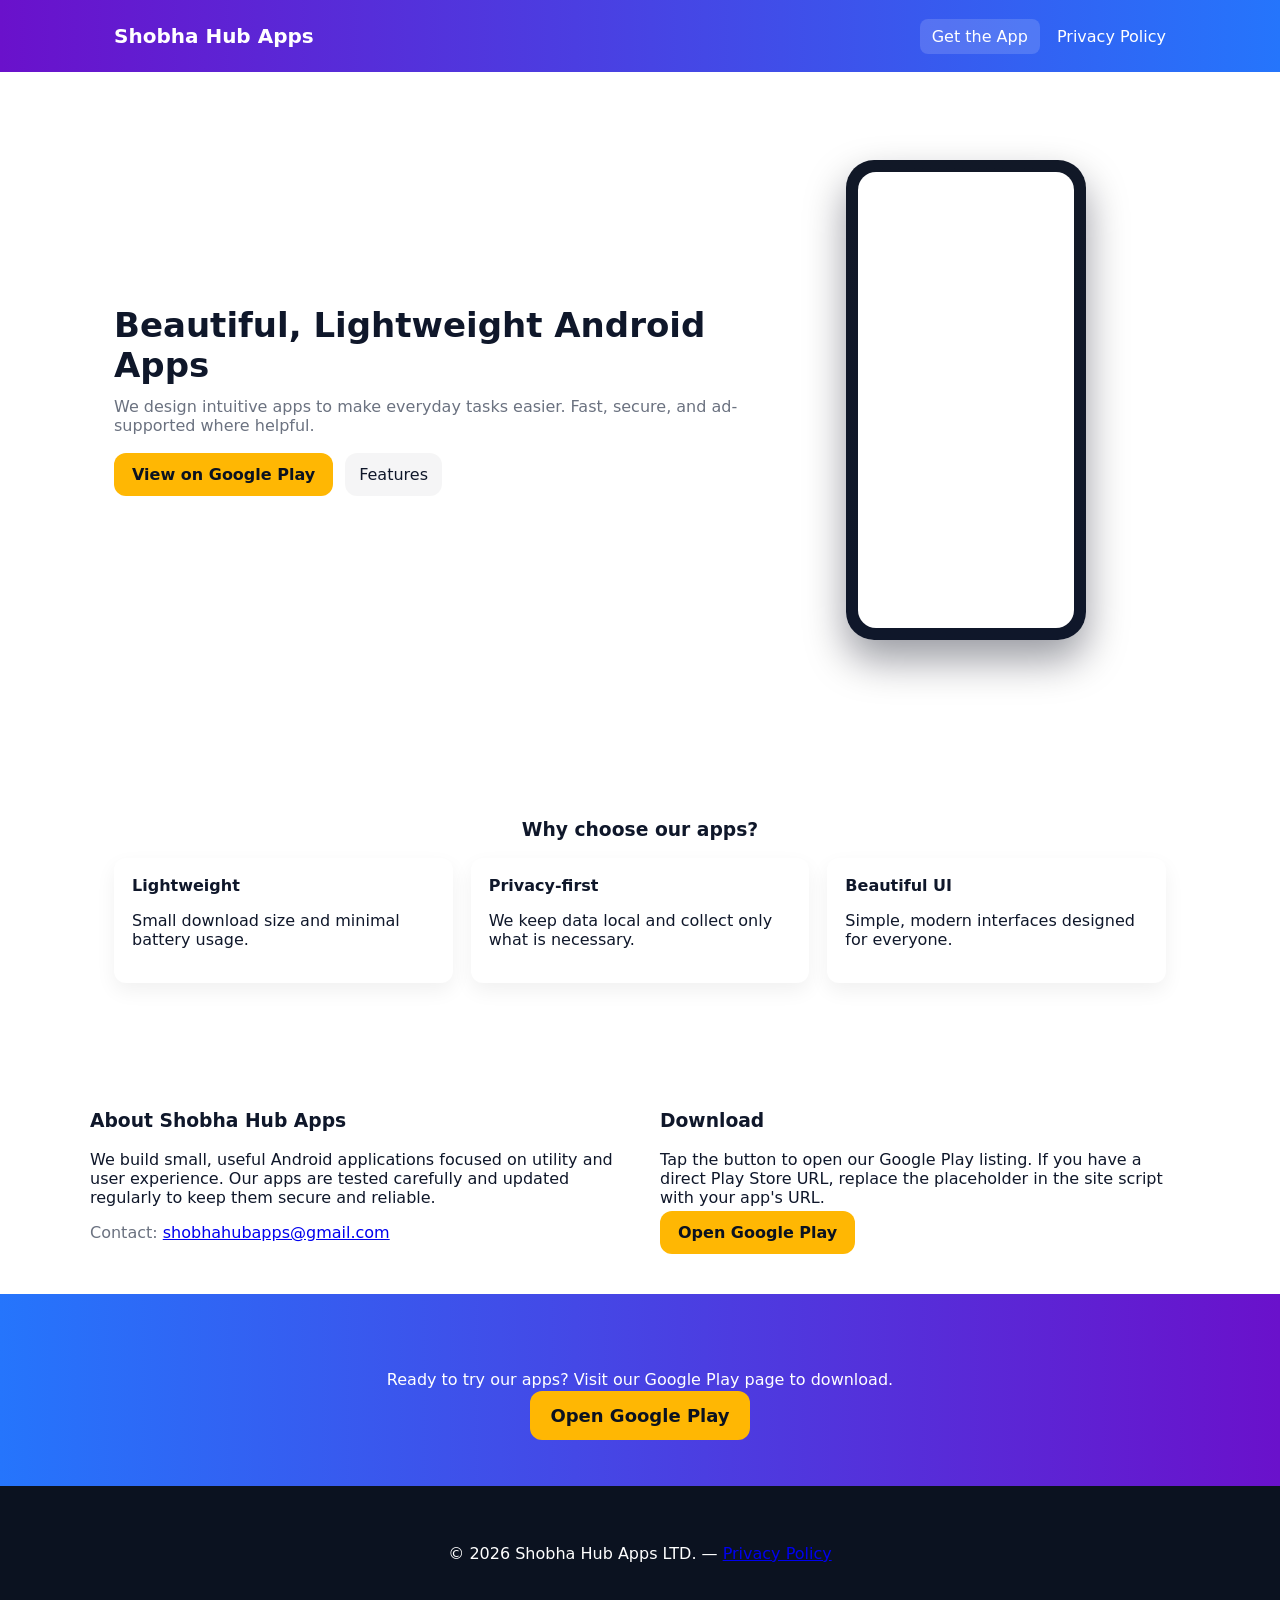
==== index.html @ c0577c38 "Add landing page, styles, script, and privacy policy" ====
<!doctype html>
<html lang="en">
<head>
  <meta charset="utf-8" />
  <meta name="viewport" content="width=device-width, initial-scale=1" />
  <title>Shobha Hub Apps — Android apps on Google Play</title>
  <meta name="description" content="Shobha Hub Apps — Useful Android apps built with love. Discover and download on Google Play." />
  <link rel="stylesheet" href="/assets/styles.css">
  <link rel="icon" href="data:;base64,iVBORw0KGgo="> 
</head>
<body>
  <header class="site-header">
    <div class="container header-inner">
      <div class="brand">
        <img src="/assets/logo.svg" alt="Shobha Hub Apps logo" class="logo" onerror="this.style.display='none'">
        <h1>Shobha Hub Apps</h1>
      </div>
      <nav>
        <a class="btn" href="#download">Get the App</a>
        <a class="link" href="/privacy-policy.html">Privacy Policy</a>
      </nav>
    </div>
  </header>

  <main>
    <section class="hero">
      <div class="container hero-inner">
        <div class="hero-text">
          <h2>Beautiful, Lightweight Android Apps</h2>
          <p>We design intuitive apps to make everyday tasks easier. Fast, secure, and ad-supported where helpful.</p>
          <div class="cta-row">
            <a id="download" class="cta-btn" href="#" onclick="openPlayStore(event)">View on Google Play</a>
            <a class="secondary" href="#features">Features</a>
          </div>
        </div>
        <div class="hero-phone">
          <div class="phone-mock">
            <div class="screen">
              <img src="/assets/screenshot.png" alt="App screenshot" onerror="this.style.display='none'">
            </div>
          </div>
        </div>
      </div>
    </section>

    <section id="features" class="features">
      <div class="container">
        <h3>Why choose our apps?</h3>
        <div class="grid">
          <div class="card">
            <h4>Lightweight</h4>
            <p>Small download size and minimal battery usage.</p>
          </div>
          <div class="card">
            <h4>Privacy-first</h4>
            <p>We keep data local and collect only what is necessary.</p>
          </div>
          <div class="card">
            <h4>Beautiful UI</h4>
            <p>Simple, modern interfaces designed for everyone.</p>
          </div>
        </div>
      </div>
    </section>

    <section class="about container">
      <div class="split">
        <div>
          <h3>About Shobha Hub Apps</h3>
          <p>We build small, useful Android applications focused on utility and user experience. Our apps are tested carefully and updated regularly to keep them secure and reliable.</p>
          <p class="muted">Contact: <a href="mailto:shobhahubapps@gmail.com">shobhahubapps@gmail.com</a></p>
        </div>
        <div>
          <h3>Download</h3>
          <p>Tap the button to open our Google Play listing. If you have a direct Play Store URL, replace the placeholder in the site script with your app's URL.</p>
          <a class="cta-btn" href="#" onclick="openPlayStore(event)">Open Google Play</a>
        </div>
      </div>
    </section>

    <section class="footer-cta">
      <div class="container">
        <p>Ready to try our apps? Visit our Google Play page to download.</p>
        <a class="cta-btn big" href="#" onclick="openPlayStore(event)">Open Google Play</a>
      </div>
    </section>
  </main>

  <footer class="site-footer">
    <div class="container footer-inner">
      <p>© <span id="year"></span> Shobha Hub Apps LTD. — <a href="/privacy-policy.html">Privacy Policy</a></p>
    </div>
  </footer>

  <script src="/assets/script.js"></script>
</body>
</html>
---- assets/styles.css ----
/* Styles for Shobha Hub Apps landing page */
:root{
  --bg1:#6a11cb;
  --bg2:#2575fc;
  --card:#ffffff;
  --muted:#6b7280;
  --accent:#ffb703;
}
*{box-sizing:border-box}
html,body{height:100%;margin:0;font-family:Inter,ui-sans-serif,system-ui, -apple-system, "Segoe UI", Roboto, "Helvetica Neue", Arial; color:#0f172a}
.container{max-width:1100px;margin:0 auto;padding:24px}
.site-header{background:linear-gradient(90deg,var(--bg1),var(--bg2));color:#fff}
.header-inner{display:flex;align-items:center;justify-content:space-between}
.brand{display:flex;align-items:center;gap:12px}
.brand h1{font-size:20px;margin:0}
.logo{width:46px;height:46px;border-radius:8px;background:rgba(255,255,255,0.12);padding:8px}
nav a{color:#fff;text-decoration:none;margin-left:12px}
.btn{background:rgba(255,255,255,0.15);padding:8px 12px;border-radius:8px}
.hero{padding:64px 0;background:linear-gradient(180deg,rgba(255,255,255,0.04),transparent)}
.hero-inner{display:flex;gap:40px;align-items:center}
.hero-text{flex:1}
.hero-text h2{font-size:34px;margin:0 0 12px}
.hero-text p{color:var(--muted);margin:0 0 18px}
.cta-row{display:flex;gap:12px}
.cta-btn{background:var(--accent);color:#0b1220;padding:12px 18px;border-radius:12px;text-decoration:none;font-weight:600}
.cta-btn.big{padding:14px 20px;font-size:18px}
.secondary{display:inline-block;padding:12px 14px;border-radius:12px;background:rgba(15,23,42,0.04);text-decoration:none;color:inherit}
.hero-phone{width:320px}
.phone-mock{width:240px;height:480px;border-radius:28px;background:linear-gradient(180deg,#111827,#0f172a);padding:12px;box-shadow:0 20px 40px rgba(2,6,23,0.4)}
.screen{background:#fff;border-radius:18px;height:100%;display:flex;align-items:center;justify-content:center;overflow:hidden}
.screen img{width:100%;height:100%;object-fit:cover}
.features{padding:48px 0}
.features h3{text-align:center}
.grid{display:grid;grid-template-columns:repeat(3,1fr);gap:18px;margin-top:18px}
.card{background:var(--card);padding:18px;border-radius:12px;box-shadow:0 8px 20px rgba(2,6,23,0.06)}
.card h4{margin:0 0 8px}
.about{padding:36px 0}
.split{display:flex;gap:40px}
.split > div{flex:1}
.muted{color:var(--muted)}
.footer-cta{background:linear-gradient(90deg,var(--bg2),var(--bg1));color:#fff;padding:36px 0;text-align:center}
.site-footer{padding:18px 0;background:#0b1220;color:#fff}
.footer-inner{display:flex;justify-content:center}
@media(max-width:900px){
  .hero-inner{flex-direction:column}
  .grid{grid-template-columns:1fr}
  .split{flex-direction:column}
  .hero-phone{width:100%}
}
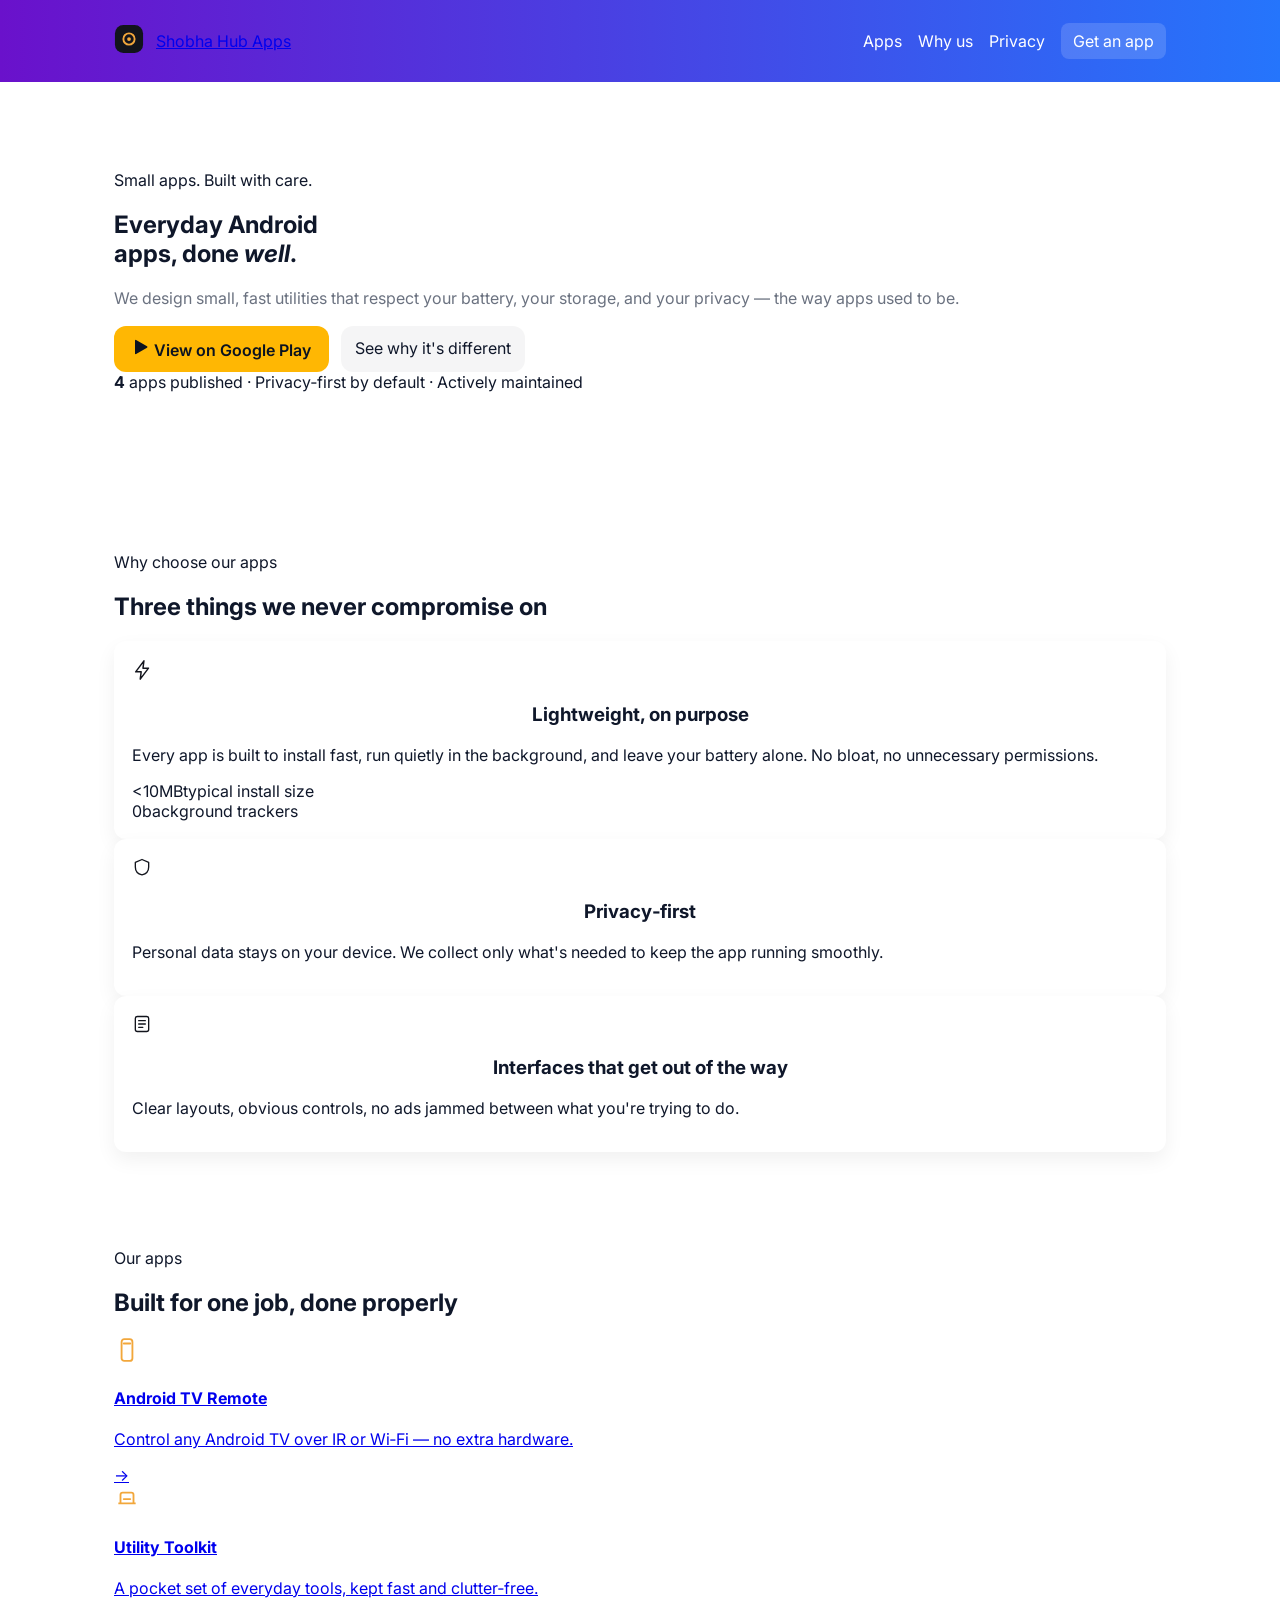
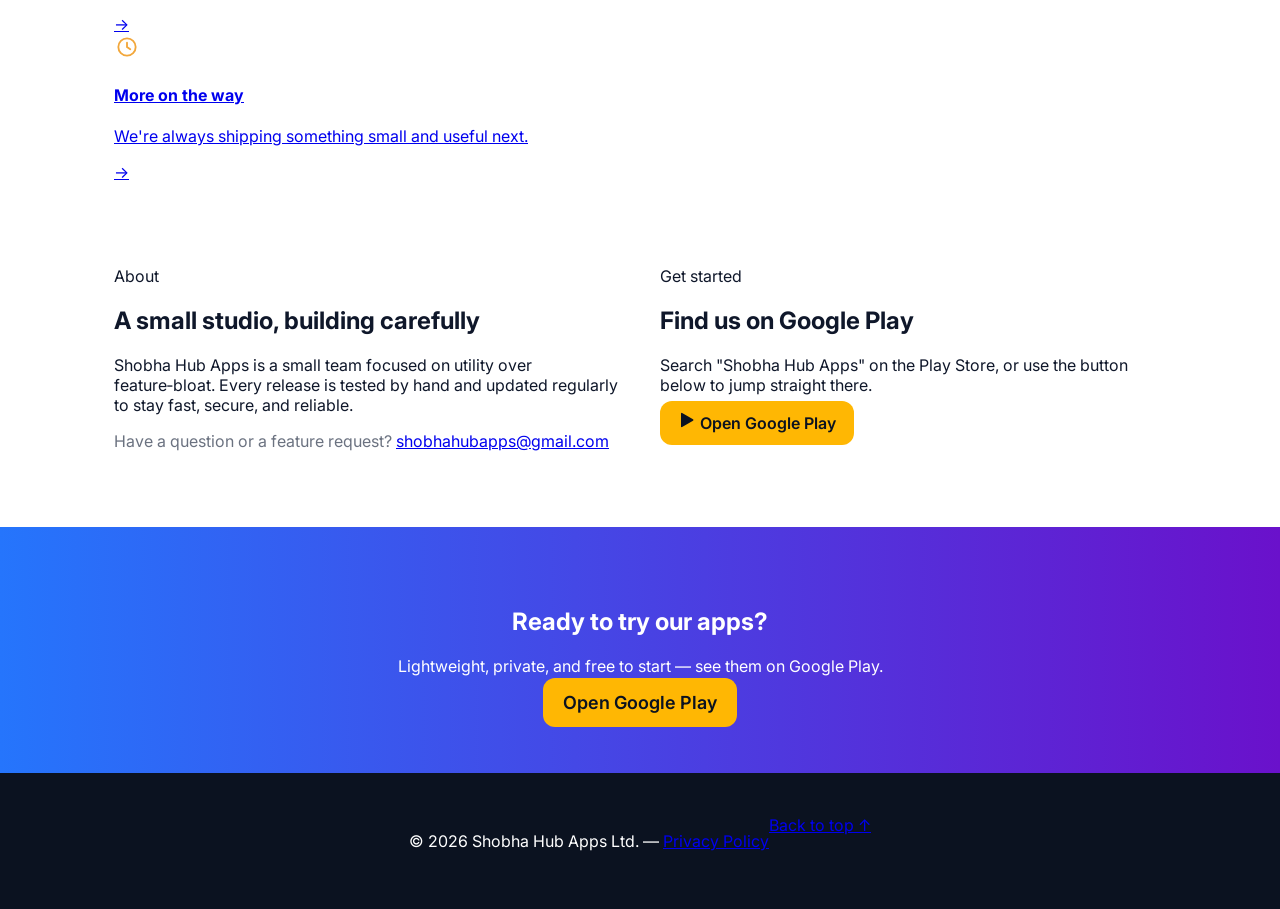
==== commit 142b3606: "Revise index.html for improved content and structure Updated the website's meta description, added p" ====
--- a/index.html
+++ b/index.html
@@ -4,91 +4,192 @@
   <meta charset="utf-8" />
   <meta name="viewport" content="width=device-width, initial-scale=1" />
   <title>Shobha Hub Apps — Android apps on Google Play</title>
-  <meta name="description" content="Shobha Hub Apps — Useful Android apps built with love. Discover and download on Google Play." />
+  <meta name="description" content="Shobha Hub Apps builds small, lightweight, privacy-first Android apps. Discover and download them on Google Play." />
+  <link rel="preconnect" href="https://fonts.googleapis.com">
+  <link rel="preconnect" href="https://fonts.gstatic.com" crossorigin>
+  <link href="https://fonts.googleapis.com/css2?family=Space+Grotesk:wght@500;600;700&family=Inter:wght@400;500;600&family=JetBrains+Mono:wght@400;500&display=swap" rel="stylesheet">
   <link rel="stylesheet" href="/assets/styles.css">
-  <link rel="icon" href="data:;base64,iVBORw0KGgo="> 
+  <link rel="icon" href="data:image/svg+xml,%3Csvg xmlns='http://www.w3.org/2000/svg' viewBox='0 0 32 32'%3E%3Crect width='32' height='32' rx='9' fill='%23F2A73B'/%3E%3C/svg%3E">
 </head>
 <body>
+
   <header class="site-header">
     <div class="container header-inner">
-      <div class="brand">
-        <img src="/assets/logo.svg" alt="Shobha Hub Apps logo" class="logo" onerror="this.style.display='none'">
-        <h1>Shobha Hub Apps</h1>
-      </div>
-      <nav>
-        <a class="btn" href="#download">Get the App</a>
-        <a class="link" href="/privacy-policy.html">Privacy Policy</a>
+      <a class="brand" href="/">
+        <span class="mark" aria-hidden="true">
+          <svg viewBox="0 0 32 32" width="30" height="30">
+            <rect x="1" y="1" width="30" height="30" rx="9" fill="#12141C"/>
+            <circle cx="16" cy="16" r="6" fill="none" stroke="#F2A73B" stroke-width="2"/>
+            <circle cx="16" cy="16" r="2" fill="#F2A73B"/>
+          </svg>
+        </span>
+        <span class="brand-name">Shobha Hub Apps</span>
+      </a>
+      <nav class="site-nav">
+        <a class="link" href="#apps">Apps</a>
+        <a class="link" href="#features">Why us</a>
+        <a class="link nav-hide-sm" href="/privacy-policy.html">Privacy</a>
+        <a class="btn" id="download" href="#" data-play-link>Get an app</a>
       </nav>
     </div>
   </header>
 
   <main>
+
     <section class="hero">
       <div class="container hero-inner">
         <div class="hero-text">
-          <h2>Beautiful, Lightweight Android Apps</h2>
-          <p>We design intuitive apps to make everyday tasks easier. Fast, secure, and ad-supported where helpful.</p>
+          <span class="eyebrow">Small apps. Built with care.</span>
+          <h1>Everyday Android<br>apps, done <em>well</em>.</h1>
+          <p class="lede">We design small, fast utilities that respect your battery, your storage, and your privacy — the way apps used to be.</p>
           <div class="cta-row">
-            <a id="download" class="cta-btn" href="#" onclick="openPlayStore(event)">View on Google Play</a>
-            <a class="secondary" href="#features">Features</a>
+            <a class="cta-btn" href="#" data-play-link>
+              <svg width="18" height="18" viewBox="0 0 24 24" fill="none"><path d="M4 3.5v17a1 1 0 0 0 1.5.87l14.5-8.5a1 1 0 0 0 0-1.74L5.5 2.63A1 1 0 0 0 4 3.5Z" fill="currentColor"/></svg>
+              View on Google Play
+            </a>
+            <a class="secondary" href="#features">See why it's different</a>
+          </div>
+          <div class="trust-row">
+            <span><b>4</b> apps published</span>
+            <span class="dot">·</span>
+            <span>Privacy‑first by default</span>
+            <span class="dot">·</span>
+            <span>Actively maintained</span>
           </div>
         </div>
-        <div class="hero-phone">
-          <div class="phone-mock">
-            <div class="screen">
-              <img src="/assets/screenshot.png" alt="App screenshot" onerror="this.style.display='none'">
-            </div>
+
+        <div class="hero-art" aria-hidden="true">
+          <div class="glow"></div>
+          <div class="tile tile-1">
+            <svg viewBox="0 0 24 24" fill="none"><rect x="7" y="2" width="10" height="20" rx="2.5" stroke="#F2A73B" stroke-width="1.6"/><path d="M11 18h2" stroke="#F2A73B" stroke-width="1.6" stroke-linecap="round"/><path d="M9 6h6" stroke="#F2A73B" stroke-width="1.6" stroke-linecap="round"/></svg>
           </div>
+          <div class="tile tile-2">
+            <svg viewBox="0 0 24 24" fill="none"><circle cx="12" cy="13" r="7" stroke="#F2A73B" stroke-width="1.6"/><path d="M12 9v4l2.5 2.5" stroke="#F2A73B" stroke-width="1.6" stroke-linecap="round"/><path d="M9 3h6" stroke="#F2A73B" stroke-width="1.6" stroke-linecap="round"/></svg>
+          </div>
+          <div class="tile tile-3">
+            <svg viewBox="0 0 24 24" fill="none"><path d="M5 20V9l7-5 7 5v11" stroke="#F2A73B" stroke-width="1.6" stroke-linejoin="round"/><path d="M9 20v-6h6v6" stroke="#F2A73B" stroke-width="1.6" stroke-linejoin="round"/></svg>
+          </div>
+          <div class="tile tile-4">
+            <svg viewBox="0 0 24 24" fill="none"><rect x="3" y="9" width="18" height="7" rx="1.5" stroke="#F2A73B" stroke-width="1.6"/><path d="M7 9V7a2 2 0 0 1 2-2h6a2 2 0 0 1 2 2v2" stroke="#F2A73B" stroke-width="1.6"/></svg>
+          </div>
+          <div class="tile tile-5">
+            <svg viewBox="0 0 24 24" fill="none"><path d="M12 3v3M12 18v3M4.2 6.2l2 2M17.8 15.8l2 2M3 12h3M18 12h3M4.2 17.8l2-2M17.8 8.2l2-2" stroke="#F2A73B" stroke-width="1.6" stroke-linecap="round"/><circle cx="12" cy="12" r="3.2" stroke="#F2A73B" stroke-width="1.6"/></svg>
+          </div>
+          <svg class="constellation-lines" viewBox="0 0 400 400" preserveAspectRatio="none">
+            <path d="M90 80 L210 150 L320 90 M210 150 L150 260 L280 310" stroke="#E3C088" stroke-width="1" stroke-dasharray="3 5" fill="none" opacity="0.6"/>
+          </svg>
         </div>
       </div>
     </section>
 
     <section id="features" class="features">
       <div class="container">
-        <h3>Why choose our apps?</h3>
-        <div class="grid">
-          <div class="card">
-            <h4>Lightweight</h4>
-            <p>Small download size and minimal battery usage.</p>
+        <span class="eyebrow">Why choose our apps</span>
+        <h2>Three things we never compromise on</h2>
+        <div class="bento">
+          <div class="card card-lg">
+            <div class="card-icon">
+              <svg width="22" height="22" viewBox="0 0 24 24" fill="none"><path d="M13 2 4 14h6l-1 8 9-12h-6l1-8Z" stroke="#12141C" stroke-width="1.6" stroke-linejoin="round"/></svg>
+            </div>
+            <h3>Lightweight, on purpose</h3>
+            <p>Every app is built to install fast, run quietly in the background, and leave your battery alone. No bloat, no unnecessary permissions.</p>
+            <div class="stat-row">
+              <div class="stat"><span class="stat-num">&lt;10MB</span><span class="stat-label">typical install size</span></div>
+              <div class="stat"><span class="stat-num">0</span><span class="stat-label">background trackers</span></div>
+            </div>
           </div>
           <div class="card">
-            <h4>Privacy-first</h4>
-            <p>We keep data local and collect only what is necessary.</p>
+            <div class="card-icon">
+              <svg width="20" height="20" viewBox="0 0 24 24" fill="none"><path d="M12 3 20 6.5V12c0 5-3.6 8.5-8 9.5C7.6 20.5 4 17 4 12V6.5L12 3Z" stroke="#12141C" stroke-width="1.6" stroke-linejoin="round"/></svg>
+            </div>
+            <h3>Privacy‑first</h3>
+            <p>Personal data stays on your device. We collect only what's needed to keep the app running smoothly.</p>
           </div>
           <div class="card">
-            <h4>Beautiful UI</h4>
-            <p>Simple, modern interfaces designed for everyone.</p>
+            <div class="card-icon">
+              <svg width="20" height="20" viewBox="0 0 24 24" fill="none"><rect x="4" y="3" width="16" height="18" rx="2.5" stroke="#12141C" stroke-width="1.6"/><path d="M8 8h8M8 12h8M8 16h5" stroke="#12141C" stroke-width="1.6" stroke-linecap="round"/></svg>
+            </div>
+            <h3>Interfaces that get out of the way</h3>
+            <p>Clear layouts, obvious controls, no ads jammed between what you're trying to do.</p>
           </div>
         </div>
       </div>
     </section>
 
-    <section class="about container">
-      <div class="split">
+    <section id="apps" class="apps-section">
+      <div class="container">
+        <span class="eyebrow">Our apps</span>
+        <h2>Built for one job, done properly</h2>
+        <div class="apps-grid">
+          <a class="app-card" href="#" data-play-link>
+            <div class="app-icon" style="--tint:#12141C">
+              <svg width="26" height="26" viewBox="0 0 24 24" fill="none"><rect x="7" y="2" width="10" height="20" rx="2.5" stroke="#F2A73B" stroke-width="1.7"/><path d="M9 6h6" stroke="#F2A73B" stroke-width="1.7" stroke-linecap="round"/></svg>
+            </div>
+            <div class="app-copy">
+              <h4>Android TV Remote</h4>
+              <p>Control any Android TV over IR or Wi‑Fi — no extra hardware.</p>
+            </div>
+            <span class="app-arrow">→</span>
+          </a>
+          <a class="app-card" href="#" data-play-link>
+            <div class="app-icon" style="--tint:#12141C">
+              <svg width="26" height="26" viewBox="0 0 24 24" fill="none"><path d="M4 17h16M6 17V9a2 2 0 0 1 2-2h8a2 2 0 0 1 2 2v8" stroke="#F2A73B" stroke-width="1.7" stroke-linejoin="round"/><path d="M9 13h6" stroke="#F2A73B" stroke-width="1.7" stroke-linecap="round"/></svg>
+            </div>
+            <div class="app-copy">
+              <h4>Utility Toolkit</h4>
+              <p>A pocket set of everyday tools, kept fast and clutter‑free.</p>
+            </div>
+            <span class="app-arrow">→</span>
+          </a>
+          <a class="app-card" href="#" data-play-link>
+            <div class="app-icon" style="--tint:#12141C">
+              <svg width="26" height="26" viewBox="0 0 24 24" fill="none"><circle cx="12" cy="12" r="8" stroke="#F2A73B" stroke-width="1.7"/><path d="M12 8v4l3 2" stroke="#F2A73B" stroke-width="1.7" stroke-linecap="round"/></svg>
+            </div>
+            <div class="app-copy">
+              <h4>More on the way</h4>
+              <p>We're always shipping something small and useful next.</p>
+            </div>
+            <span class="app-arrow">→</span>
+          </a>
+        </div>
+      </div>
+    </section>
+
+    <section class="about">
+      <div class="container split">
         <div>
-          <h3>About Shobha Hub Apps</h3>
-          <p>We build small, useful Android applications focused on utility and user experience. Our apps are tested carefully and updated regularly to keep them secure and reliable.</p>
-          <p class="muted">Contact: <a href="mailto:shobhahubapps@gmail.com">shobhahubapps@gmail.com</a></p>
+          <span class="eyebrow">About</span>
+          <h2>A small studio, building carefully</h2>
+          <p>Shobha Hub Apps is a small team focused on utility over feature‑bloat. Every release is tested by hand and updated regularly to stay fast, secure, and reliable.</p>
+          <p class="muted">Have a question or a feature request? <a href="mailto:shobhahubapps@gmail.com">shobhahubapps@gmail.com</a></p>
         </div>
-        <div>
-          <h3>Download</h3>
-          <p>Tap the button to open our Google Play listing. If you have a direct Play Store URL, replace the placeholder in the site script with your app's URL.</p>
-          <a class="cta-btn" href="#" onclick="openPlayStore(event)">Open Google Play</a>
+        <div class="download-panel">
+          <span class="eyebrow">Get started</span>
+          <h2>Find us on Google Play</h2>
+          <p>Search "Shobha Hub Apps" on the Play Store, or use the button below to jump straight there.</p>
+          <a class="cta-btn" href="#" data-play-link>
+            <svg width="18" height="18" viewBox="0 0 24 24" fill="none"><path d="M4 3.5v17a1 1 0 0 0 1.5.87l14.5-8.5a1 1 0 0 0 0-1.74L5.5 2.63A1 1 0 0 0 4 3.5Z" fill="currentColor"/></svg>
+            Open Google Play
+          </a>
         </div>
       </div>
     </section>
 
     <section class="footer-cta">
-      <div class="container">
-        <p>Ready to try our apps? Visit our Google Play page to download.</p>
-        <a class="cta-btn big" href="#" onclick="openPlayStore(event)">Open Google Play</a>
+      <div class="container footer-cta-inner">
+        <div class="glow-strip" aria-hidden="true"></div>
+        <h2>Ready to try our apps?</h2>
+        <p>Lightweight, private, and free to start — see them on Google Play.</p>
+        <a class="cta-btn big" href="#" data-play-link>Open Google Play</a>
       </div>
     </section>
+
   </main>
 
   <footer class="site-footer">
     <div class="container footer-inner">
-      <p>© <span id="year"></span> Shobha Hub Apps LTD. — <a href="/privacy-policy.html">Privacy Policy</a></p>
+      <p>© <span id="year"></span> Shobha Hub Apps Ltd. — <a href="/privacy-policy.html">Privacy Policy</a></p>
+      <a class="back-top" href="#top" onclick="window.scrollTo({top:0,behavior:'smooth'});return false;">Back to top ↑</a>
     </div>
   </footer>
 
